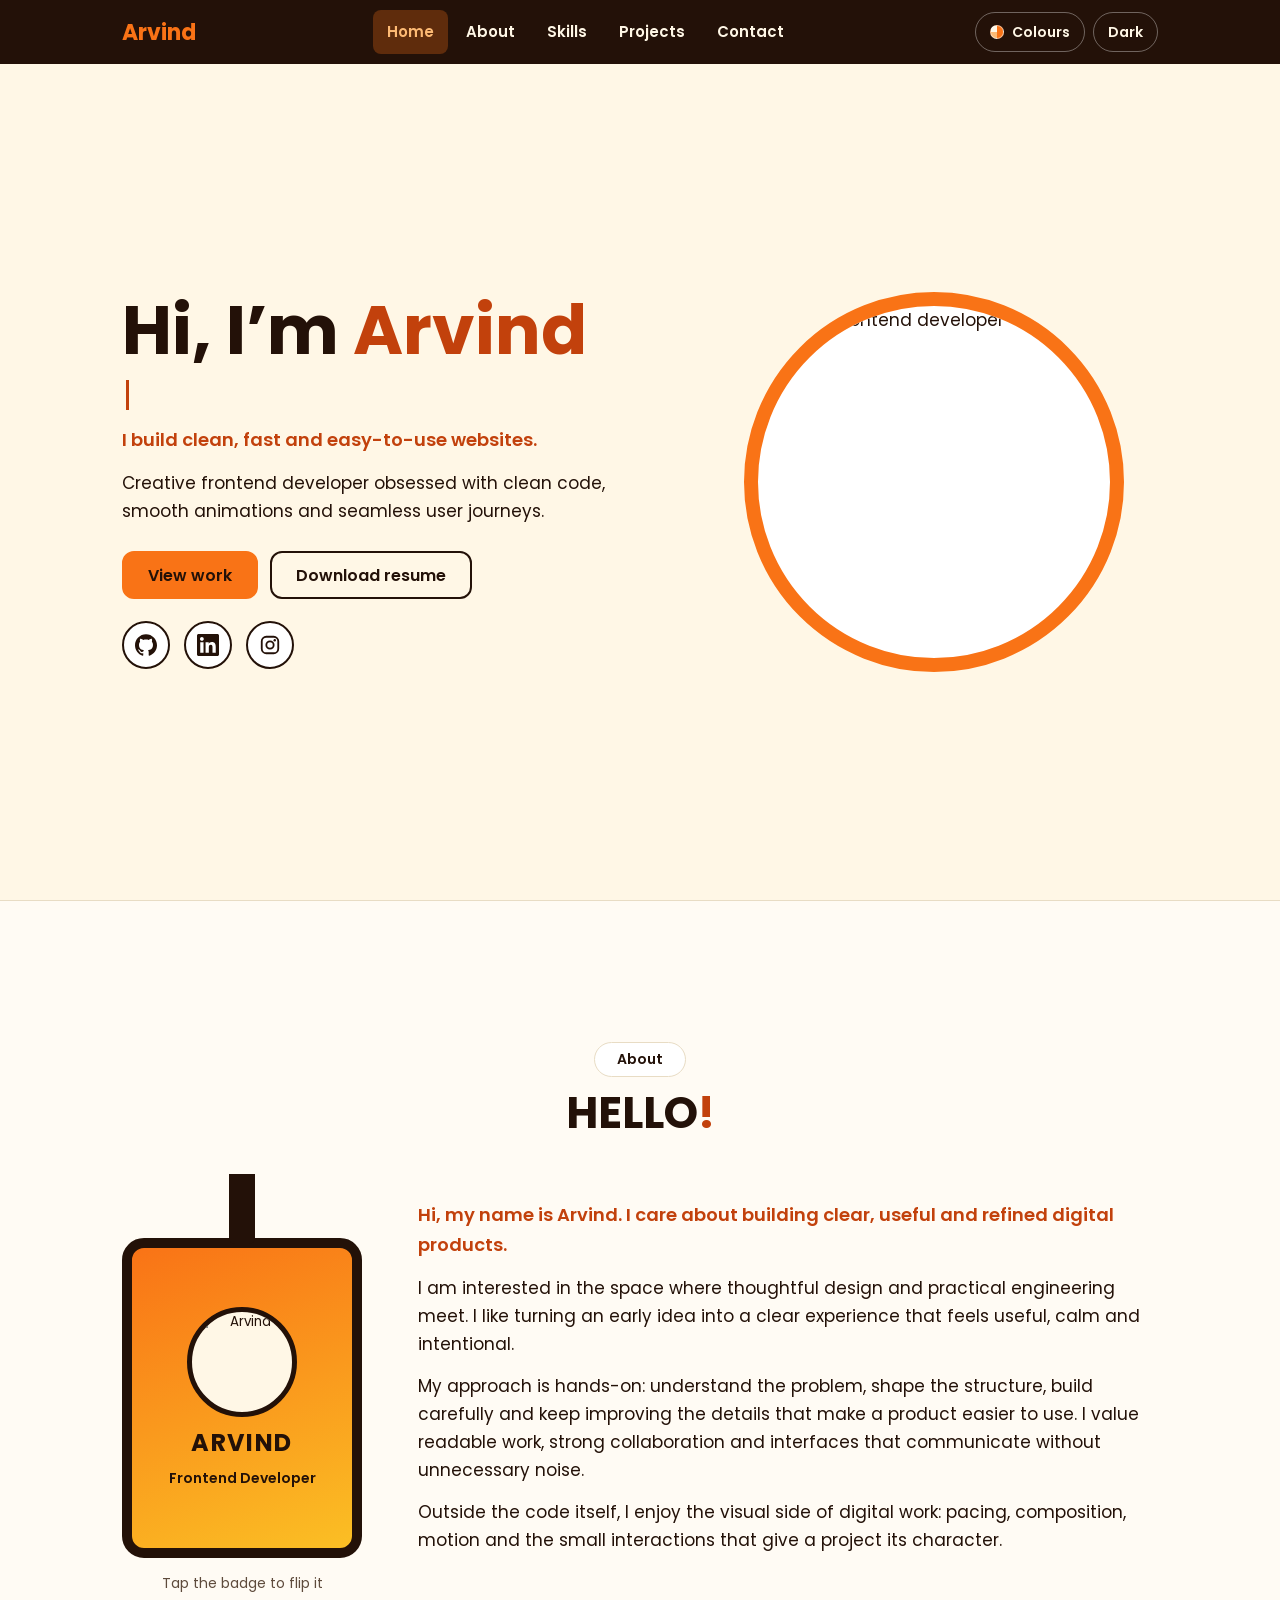
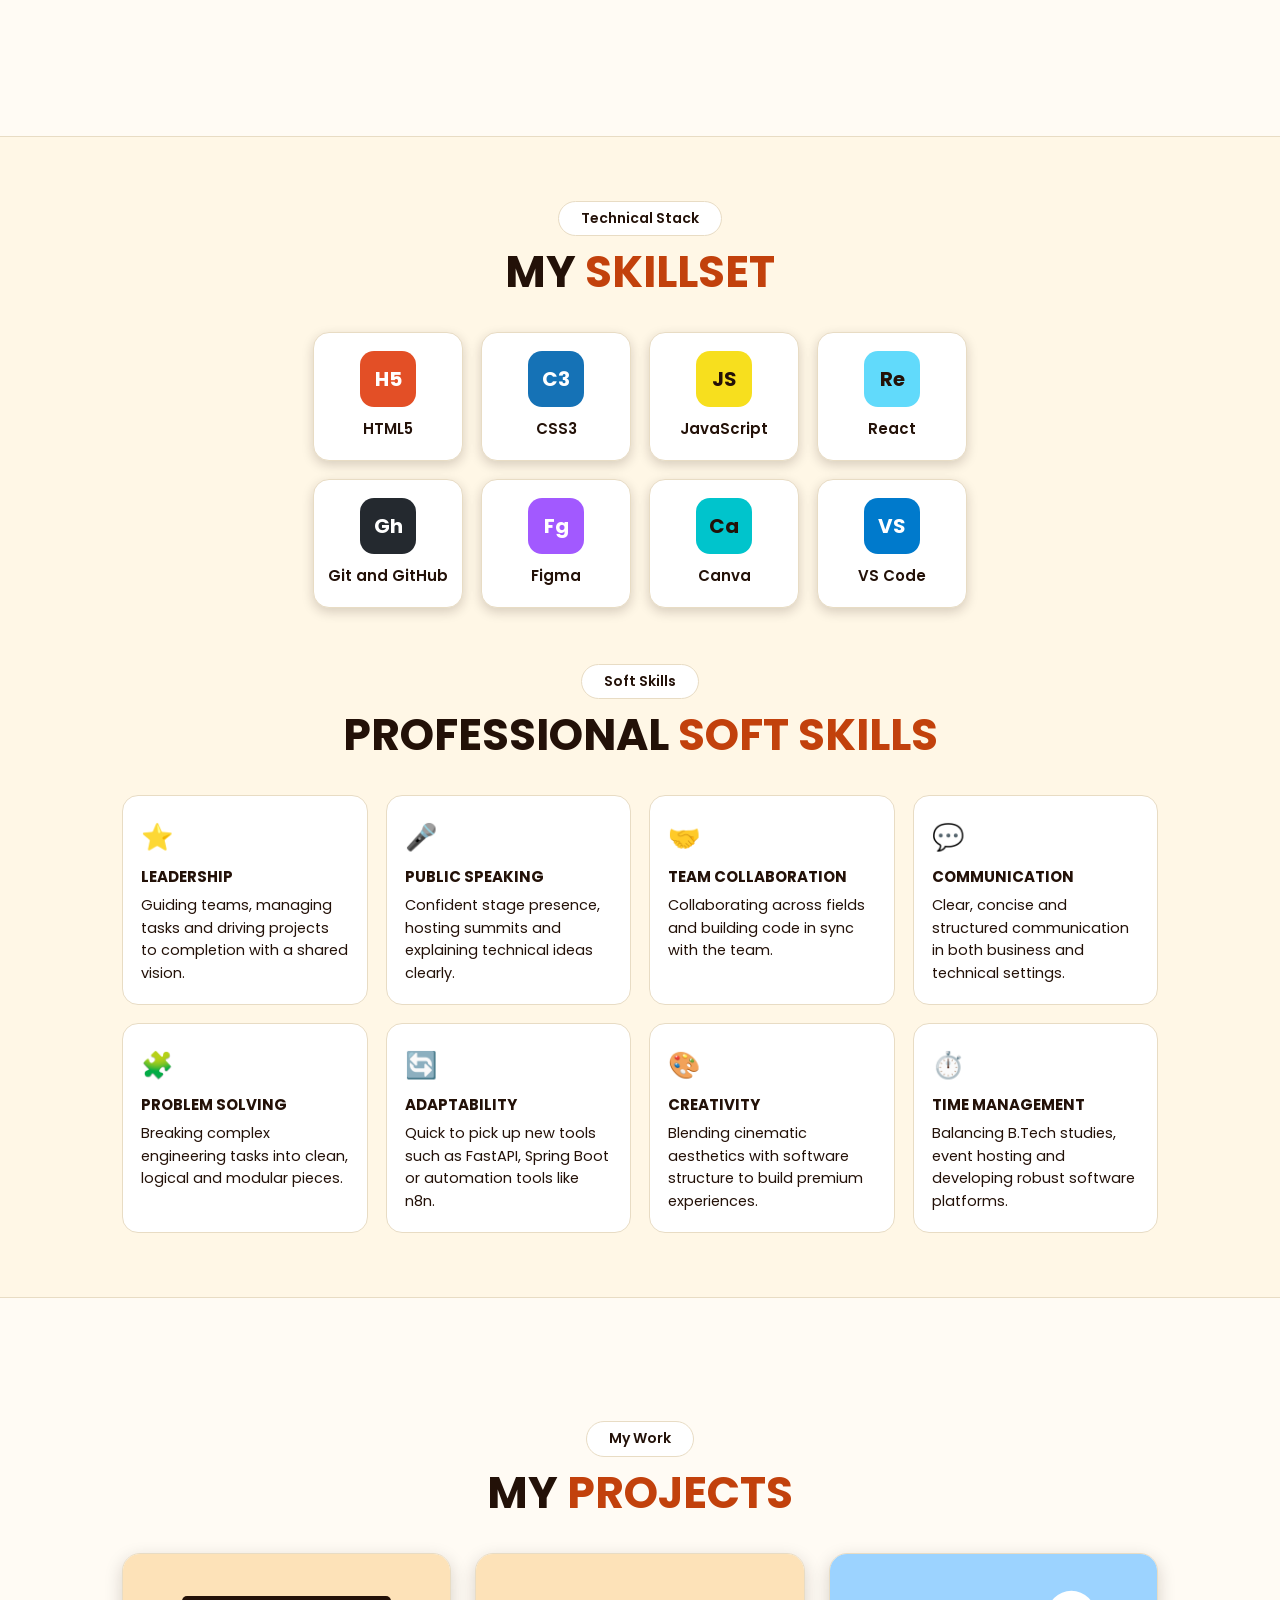
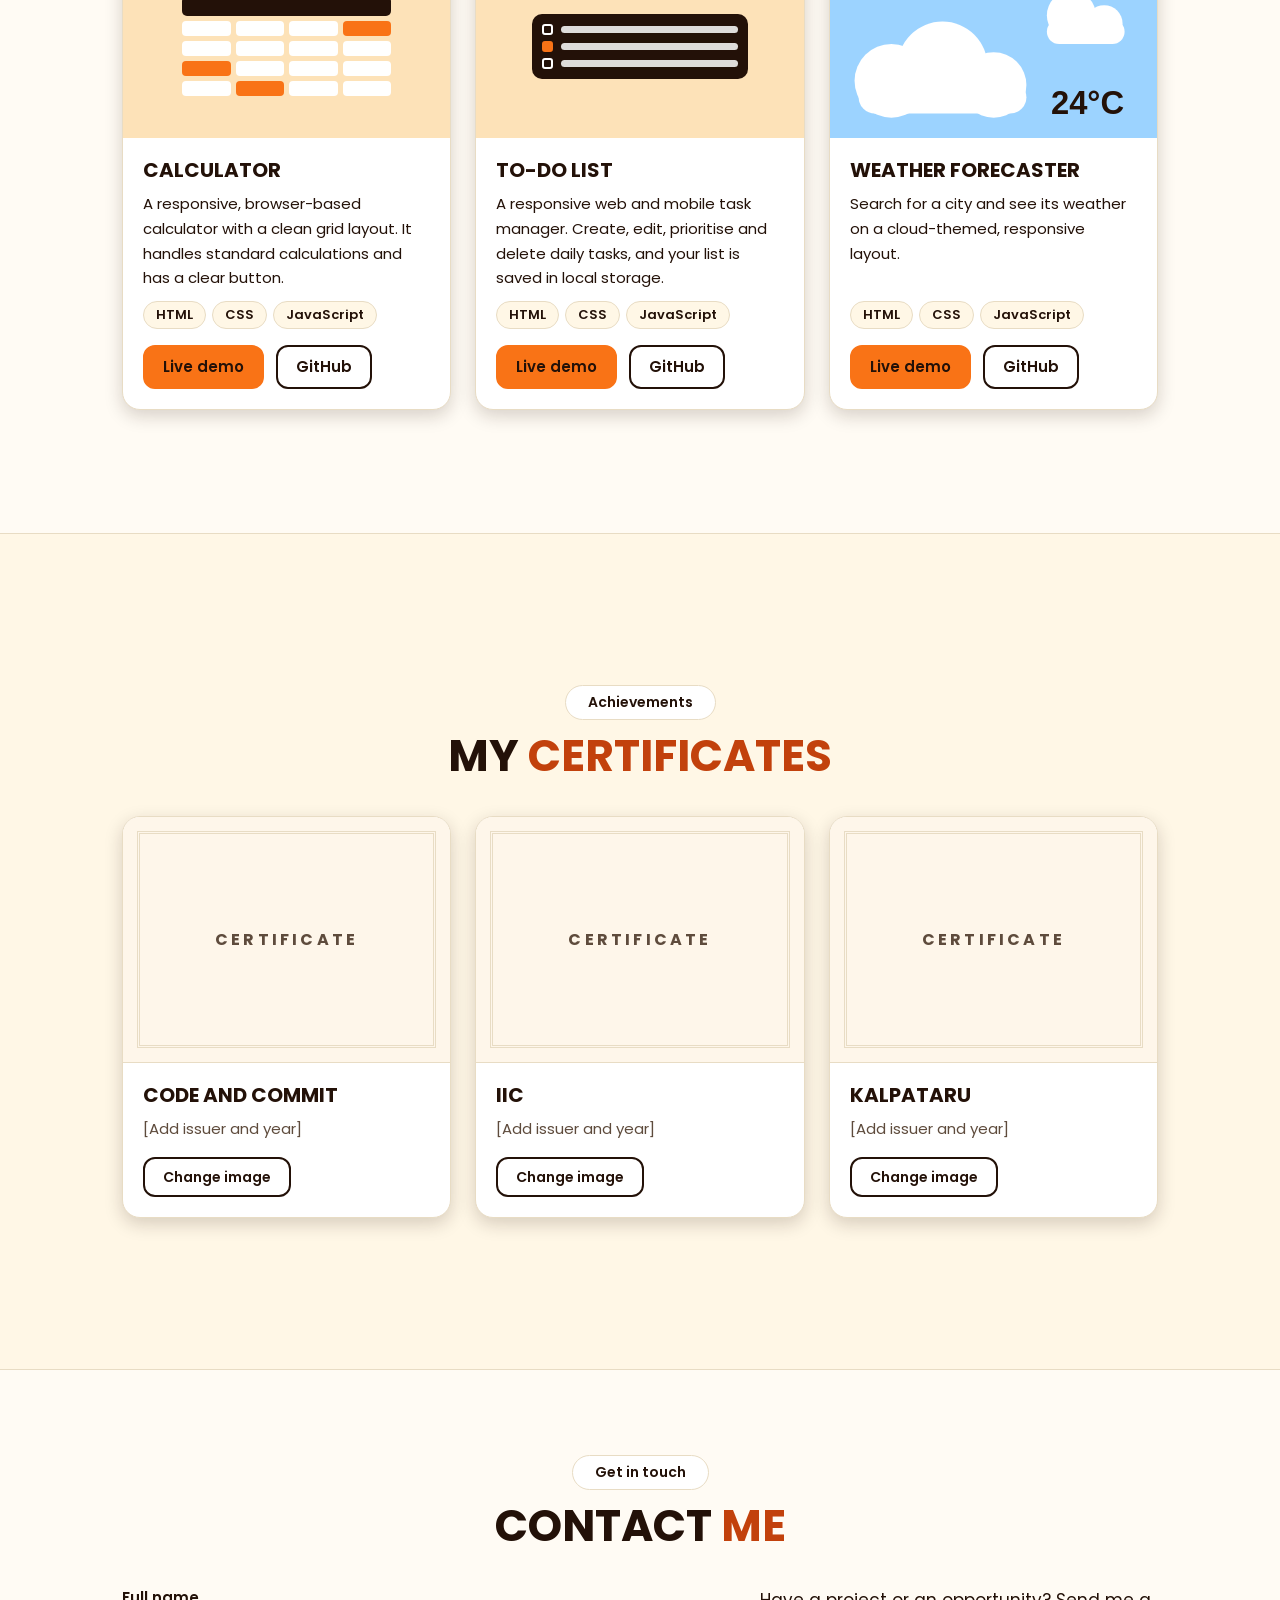
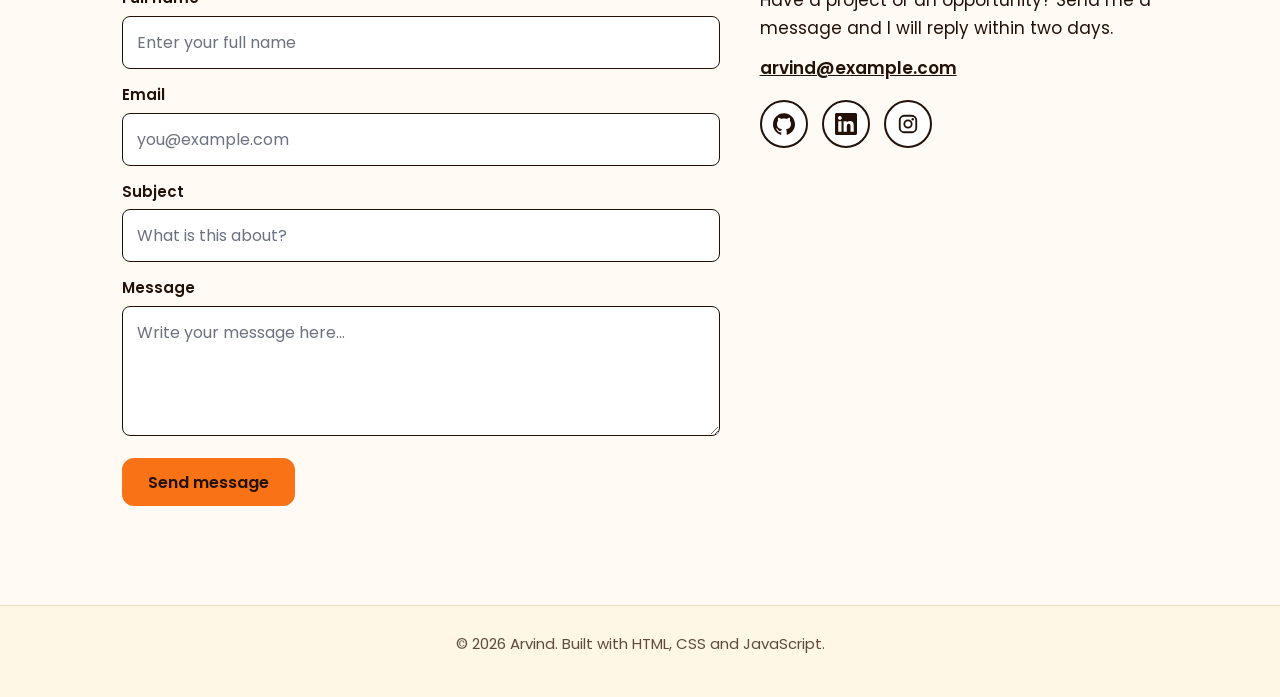
==== index.html @ dfdede0b "Add files via upload" ====
<!DOCTYPE html>
<html lang="en">
<head>
<meta charset="utf-8">
<meta name="viewport" content="width=device-width, initial-scale=1, viewport-fit=cover">
<title>Arvind | Frontend Developer</title>
<link rel="preconnect" href="https://fonts.googleapis.com">
<link rel="preconnect" href="https://fonts.gstatic.com" crossorigin>
<link href="https://fonts.googleapis.com/css2?family=Poppins:wght@400;600;700&display=swap" rel="stylesheet">
<link rel="stylesheet" href="style.css">
</head>
<body>
<div class="splash" role="presentation"><small>- WELCOME -</small><h1>ARVIND</h1><p>FRONTEND DEVELOPER</p></div>

<header>
 <div class="wrap bar">
  <a class="logo" href="#home" data-go="home">Arvind</a>
  <nav class="links" id="links" aria-label="Main">
   <a href="#home" data-go="home">Home</a><a href="#about" data-go="about">About</a><a href="#skills" data-go="skills">Skills</a><a href="#projects" data-go="projects">Projects</a><a href="#contact" data-go="contact">Contact</a>
  </nav>
  <div class="tools"><button id="pal" type="button" aria-expanded="false" aria-controls="palpanel" aria-haspopup="true"><i class="pdot" aria-hidden="true"></i><span class="lbl">Colours</span></button><button id="theme" type="button" aria-label="Switch light and dark mode">Dark</button><button id="menu" type="button" aria-expanded="false" aria-controls="links">Menu</button></div>
 </div>
<div id="prog"></div>
 <div class="pnl" id="palpanel" role="dialog" aria-label="Colour theme" hidden>
  <h2>Colour theme</h2><p>Pick a palette. It works with Light and Dark mode.</p>
  <div class="opts" id="opts" role="radiogroup" aria-label="Palette"></div>
 </div>
</header>

<main>
<section id="home" class="wrap hero">
 <div>
  <h1>Hi, I’m <span class="acc">Arvind</span></h1>
  <p class="role" aria-label="Frontend Developer"><span id="typed" aria-hidden="true">Frontend Developer</span><i class="caret" aria-hidden="true"></i></p>
  <p class="tag">I build clean, fast and easy-to-use websites.</p>
  <p class="lead">Creative frontend developer obsessed with clean code, smooth animations and seamless user journeys.</p>
  <div class="row"><a class="btn p" href="#projects" data-go="projects">View work</a><a class="btn" href="resume.pdf" download>Download resume</a></div>
  <div class="row soc"><a class="ic" href="https://github.com/yourusername" target="_blank" rel="noopener" aria-label="GitHub"><svg viewBox="0 0 24 24" aria-hidden="true"><path d="M12 .297c-6.63 0-12 5.373-12 12 0 5.303 3.438 9.8 8.205 11.385.6.113.82-.258.82-.577 0-.285-.01-1.04-.015-2.04-3.338.724-4.042-1.61-4.042-1.61C4.422 18.07 3.633 17.7 3.633 17.7c-1.087-.744.084-.729.084-.729 1.205.084 1.838 1.236 1.838 1.236 1.07 1.835 2.809 1.305 3.495.998.108-.776.417-1.305.76-1.605-2.665-.3-5.466-1.332-5.466-5.93 0-1.31.465-2.38 1.235-3.22-.135-.303-.54-1.523.105-3.176 0 0 1.005-.322 3.3 1.23.96-.267 1.98-.399 3-.405 1.02.006 2.04.138 3 .405 2.28-1.552 3.285-1.23 3.285-1.23.645 1.653.24 2.873.12 3.176.765.84 1.23 1.91 1.23 3.22 0 4.61-2.805 5.625-5.475 5.92.42.36.81 1.096.81 2.22 0 1.606-.015 2.896-.015 3.286 0 .315.21.69.825.57C20.565 22.092 24 17.592 24 12.297c0-6.627-5.373-12-12-12"/></svg></a><a class="ic" href="https://linkedin.com/in/yourusername" target="_blank" rel="noopener" aria-label="LinkedIn"><svg viewBox="0 0 24 24" aria-hidden="true"><path d="M20.447 20.452h-3.554v-5.569c0-1.328-.027-3.037-1.852-3.037-1.853 0-2.136 1.445-2.136 2.939v5.667H9.351V9h3.414v1.561h.046c.477-.9 1.637-1.85 3.37-1.85 3.601 0 4.267 2.37 4.267 5.455v6.286zM5.337 7.433c-1.144 0-2.063-.926-2.063-2.065 0-1.138.92-2.063 2.063-2.063 1.14 0 2.064.925 2.064 2.063 0 1.139-.925 2.065-2.064 2.065zm1.782 13.019H3.555V9h3.564v11.452zM22.225 0H1.771C.792 0 0 .774 0 1.729v20.542C0 23.227.792 24 1.771 24h20.451C23.2 24 24 23.227 24 22.271V1.729C24 .774 23.2 0 22.222 0h.003z"/></svg></a><a class="ic" href="https://instagram.com/yourusername" target="_blank" rel="noopener" aria-label="Instagram"><svg viewBox="0 0 24 24" aria-hidden="true"><rect x="3" y="3" width="18" height="18" rx="5" fill="none" stroke="currentColor" stroke-width="2"/><circle cx="12" cy="12" r="4" fill="none" stroke="currentColor" stroke-width="2"/><circle cx="17.2" cy="6.8" r="1.3"/></svg></a></div>
 </div>
 <div class="orb"><div class="orb-in"><img src="profile%20image.jpg" alt="Arvind, frontend developer" width="380" height="380" decoding="async" fetchpriority="high"></div></div>
</section>

<section id="about"><div class="wrap">
 <span class="pill">About</span><h2>Hello<span>!</span></h2>
 <div class="about">
  <div class="lan"><div class="strap"></div>
   <button id="badge" type="button" aria-pressed="false" aria-label="Arvind’s ID badge. Press to flip it and see quick facts.">
    <span class="face front"><span class="ph"><img src="profile%20image.jpg" alt="Arvind" width="110" height="110" decoding="async"></span><strong>ARVIND</strong><em>Frontend Developer</em></span>
    <span class="face back"><strong>Quick facts</strong><span>B.Tech student</span><span>HTML, CSS, JavaScript, React</span><span>Open to internships</span></span>
   </button>
   <p class="hint">Tap the badge to flip it</p></div>
  <div class="txt">
   <p class="intro">Hi, my name is Arvind. I care about building clear, useful and refined digital products.</p>
   <p>I am interested in the space where thoughtful design and practical engineering meet. I like turning an early idea into a clear experience that feels useful, calm and intentional.</p>
   <p>My approach is hands-on: understand the problem, shape the structure, build carefully and keep improving the details that make a product easier to use. I value readable work, strong collaboration and interfaces that communicate without unnecessary noise.</p>
   <p>Outside the code itself, I enjoy the visual side of digital work: pacing, composition, motion and the small interactions that give a project its character.</p>
  </div>
 </div>
</div></section>

<section id="skills"><div class="wrap">
 <span class="pill">Technical Stack</span><h2>My <span>Skillset</span></h2>
 <ul class="tiles">
  <li><b style="--c:#E34F26">H5</b>HTML5</li><li><b style="--c:#1572B6">C3</b>CSS3</li><li><b style="--c:#F7DF1E;--t:#231108">JS</b>JavaScript</li><li><b style="--c:#61DAFB;--t:#231108">Re</b>React</li>
  <li><b style="--c:#24292F">Gh</b>Git and GitHub</li><li><b style="--c:#A259FF">Fg</b>Figma</li><li><b style="--c:#00C4CC;--t:#231108">Ca</b>Canva</li><li><b style="--c:#007ACC">VS</b>VS Code</li>
 </ul>
 <span class="pill">Soft Skills</span><h2>Professional <span>Soft Skills</span></h2>
 <div class="soft">
  <article><span aria-hidden="true">⭐</span><h3>Leadership</h3><p>Guiding teams, managing tasks and driving projects to completion with a shared vision.</p></article>
  <article><span aria-hidden="true">🎤</span><h3>Public speaking</h3><p>Confident stage presence, hosting summits and explaining technical ideas clearly.</p></article>
  <article><span aria-hidden="true">🤝</span><h3>Team collaboration</h3><p>Collaborating across fields and building code in sync with the team.</p></article>
  <article><span aria-hidden="true">💬</span><h3>Communication</h3><p>Clear, concise and structured communication in both business and technical settings.</p></article>
  <article><span aria-hidden="true">🧩</span><h3>Problem solving</h3><p>Breaking complex engineering tasks into clean, logical and modular pieces.</p></article>
  <article><span aria-hidden="true">🔄</span><h3>Adaptability</h3><p>Quick to pick up new tools such as FastAPI, Spring Boot or automation tools like n8n.</p></article>
  <article><span aria-hidden="true">🎨</span><h3>Creativity</h3><p>Blending cinematic aesthetics with software structure to build premium experiences.</p></article>
  <article><span aria-hidden="true">⏱️</span><h3>Time management</h3><p>Balancing B.Tech studies, event hosting and developing robust software platforms.</p></article>
 </div>
</div></section>

<section id="projects"><div class="wrap">
 <span class="pill">My Work</span><h2>My <span>Projects</span></h2>
 <div class="grid3">
  <article class="card"><div class="th t1" role="img" aria-label="Calculator preview"><div><i></i><b></b><b></b><b></b><b></b><b></b><b></b><b></b><b></b><b></b><b></b><b></b><b></b><b></b><b></b><b></b><b></b></div></div>
   <div class="body"><h3>Calculator</h3><p>A responsive, browser-based calculator with a clean grid layout. It handles standard calculations and has a clear button.</p><div class="tags"><span>HTML</span><span>CSS</span><span>JavaScript</span></div>
   <div class="row"><a class="btn p" href="https://github.com/yourusername/calculator" target="_blank" rel="noopener">Live demo</a><a class="btn" href="https://github.com/yourusername/calculator" target="_blank" rel="noopener">GitHub</a></div></div></article>
  <article class="card"><div class="th t2" role="img" aria-label="To-do list preview"><div><p><u></u><s></s></p><p><u></u><s></s></p><p><u></u><s></s></p></div></div>
   <div class="body"><h3>To-Do List</h3><p>A responsive web and mobile task manager. Create, edit, prioritise and delete daily tasks, and your list is saved in local storage.</p><div class="tags"><span>HTML</span><span>CSS</span><span>JavaScript</span></div>
   <div class="row"><a class="btn p" href="https://github.com/yourusername/todo" target="_blank" rel="noopener">Live demo</a><a class="btn" href="https://github.com/yourusername/todo" target="_blank" rel="noopener">GitHub</a></div></div></article>
  <article class="card"><div class="th t3" role="img" aria-label="Weather app preview"><svg viewBox="0 0 160 90"><rect width="160" height="90" fill="#9CD3FF"/><g fill="#fff"><circle cx="30" cy="62" r="18"/><circle cx="55" cy="55" r="22"/><circle cx="80" cy="64" r="16"/><rect x="14" y="62" width="82" height="16" rx="8"/><circle cx="118" cy="30" r="12"/><circle cx="134" cy="34" r="9"/><rect x="106" y="32" width="38" height="12" rx="6"/></g><text x="108" y="78" font-family="Arial" font-weight="700" font-size="16" fill="#231108">24°C</text></svg></div>
   <div class="body"><h3>Weather Forecaster</h3><p>Search for a city and see its weather on a cloud-themed, responsive layout.</p><div class="tags"><span>HTML</span><span>CSS</span><span>JavaScript</span></div>
   <div class="row"><a class="btn p" href="https://github.com/yourusername/weather" target="_blank" rel="noopener">Live demo</a><a class="btn" href="https://github.com/yourusername/weather" target="_blank" rel="noopener">GitHub</a></div></div></article>
 </div>
</div></section>

<section id="certificates"><div class="wrap">
 <span class="pill">Achievements</span><h2>My <span>Certificates</span></h2>
 <div class="grid3">
  <article class="card cert"><div class="cimg"><img alt="Code and Commit certificate" hidden></div><div class="body"><h3>Code and Commit</h3><p>[Add issuer and year]</p><div class="row"><button class="btn chg" type="button">Change image</button></div><input type="file" accept="image/*" hidden></div></article>
  <article class="card cert"><div class="cimg"><img alt="IIC certificate" hidden></div><div class="body"><h3>IIC</h3><p>[Add issuer and year]</p><div class="row"><button class="btn chg" type="button">Change image</button></div><input type="file" accept="image/*" hidden></div></article>
  <article class="card cert"><div class="cimg"><img alt="Kalpataru certificate" hidden></div><div class="body"><h3>Kalpataru</h3><p>[Add issuer and year]</p><div class="row"><button class="btn chg" type="button">Change image</button></div><input type="file" accept="image/*" hidden></div></article>
 </div>
</div></section>

<section id="contact"><div class="wrap">
 <span class="pill">Get in touch</span><h2>Contact <span>Me</span></h2>
 <div class="contact">
  <form id="form">
   <div><label for="fn">Full name</label><input id="fn" placeholder="Enter your full name" required autocomplete="name"></div>
   <div><label for="em">Email</label><input id="em" type="email" placeholder="you@example.com" required autocomplete="email"></div>
   <div><label for="sb">Subject</label><input id="sb" placeholder="What is this about?" required></div>
   <div><label for="ms">Message</label><textarea id="ms" placeholder="Write your message here..." required></textarea></div>
   <div><button class="btn p" type="submit">Send message</button></div>
   <p id="ok" role="status"></p>
  </form>
  <div class="direct">
   <p style="margin:0">Have a project or an opportunity? Send me a message and I will reply within two days.</p>
   <a href="mailto:arvind@example.com">arvind@example.com</a>
   <div class="row soc"><a class="ic" href="https://github.com/yourusername" target="_blank" rel="noopener" aria-label="GitHub"><svg viewBox="0 0 24 24" aria-hidden="true"><path d="M12 .297c-6.63 0-12 5.373-12 12 0 5.303 3.438 9.8 8.205 11.385.6.113.82-.258.82-.577 0-.285-.01-1.04-.015-2.04-3.338.724-4.042-1.61-4.042-1.61C4.422 18.07 3.633 17.7 3.633 17.7c-1.087-.744.084-.729.084-.729 1.205.084 1.838 1.236 1.838 1.236 1.07 1.835 2.809 1.305 3.495.998.108-.776.417-1.305.76-1.605-2.665-.3-5.466-1.332-5.466-5.93 0-1.31.465-2.38 1.235-3.22-.135-.303-.54-1.523.105-3.176 0 0 1.005-.322 3.3 1.23.96-.267 1.98-.399 3-.405 1.02.006 2.04.138 3 .405 2.28-1.552 3.285-1.23 3.285-1.23.645 1.653.24 2.873.12 3.176.765.84 1.23 1.91 1.23 3.22 0 4.61-2.805 5.625-5.475 5.92.42.36.81 1.096.81 2.22 0 1.606-.015 2.896-.015 3.286 0 .315.21.69.825.57C20.565 22.092 24 17.592 24 12.297c0-6.627-5.373-12-12-12"/></svg></a><a class="ic" href="https://linkedin.com/in/yourusername" target="_blank" rel="noopener" aria-label="LinkedIn"><svg viewBox="0 0 24 24" aria-hidden="true"><path d="M20.447 20.452h-3.554v-5.569c0-1.328-.027-3.037-1.852-3.037-1.853 0-2.136 1.445-2.136 2.939v5.667H9.351V9h3.414v1.561h.046c.477-.9 1.637-1.85 3.37-1.85 3.601 0 4.267 2.37 4.267 5.455v6.286zM5.337 7.433c-1.144 0-2.063-.926-2.063-2.065 0-1.138.92-2.063 2.063-2.063 1.14 0 2.064.925 2.064 2.063 0 1.139-.925 2.065-2.064 2.065zm1.782 13.019H3.555V9h3.564v11.452zM22.225 0H1.771C.792 0 0 .774 0 1.729v20.542C0 23.227.792 24 1.771 24h20.451C23.2 24 24 23.227 24 22.271V1.729C24 .774 23.2 0 22.222 0h.003z"/></svg></a><a class="ic" href="https://instagram.com/yourusername" target="_blank" rel="noopener" aria-label="Instagram"><svg viewBox="0 0 24 24" aria-hidden="true"><rect x="3" y="3" width="18" height="18" rx="5" fill="none" stroke="currentColor" stroke-width="2"/><circle cx="12" cy="12" r="4" fill="none" stroke="currentColor" stroke-width="2"/><circle cx="17.2" cy="6.8" r="1.3"/></svg></a></div>
   
  </div>
 </div>
</div></section>
</main>
<footer><div class="wrap">© 2026 Arvind. Built with HTML, CSS and JavaScript.</div></footer>
<button id="totop" type="button" aria-label="Back to top">↑</button>

<script src="script.js" defer></script>
</body>
</html>
---- style.css ----
/* tokens: every palette has a light and a dark set. Sunset is the default on bare :root */
:root{--brand:#F97316;--on:#231108;--logo:#F97316;--hi:#FDBA74;--tint:#FDE2B8;--sun:#FBBF24;--paper:#FFF7E6;--o1:#1E6F9F;--o2:#F59E6B;--o3:#FFD36B;--o4:#FFE9A8;--o5:#3B6E8F;--o6:#1F4E5F;--o7:#102F3A;--o8:#5CC8E8;--o9:#0B2530;--bg:#FFF7E6;--card:#fff;--ink:#231108;--muted:#5E4B3C;--acc:#C2410C;--line:#E8DCC4;--nav:#231108;--onnav:#FFF7E6;--sh:color-mix(in srgb,var(--nav) 18%,transparent);--f:"Poppins","Segoe UI",Arial,sans-serif}
@media (prefers-color-scheme:dark){:root:not([data-theme="light"]){--bg:#1B1410;--card:#2A201A;--ink:#FFF3DF;--muted:#CDBBA6;--acc:#FB923C;--line:#3D2F25;--nav:#120C09;--onnav:#FFF3DF;color-scheme:dark}}
:root[data-theme="dark"]{--bg:#1B1410;--card:#2A201A;--ink:#FFF3DF;--muted:#CDBBA6;--acc:#FB923C;--line:#3D2F25;--nav:#120C09;--onnav:#FFF3DF;color-scheme:dark}
:root[data-palette="ocean"]{--brand:#007AAD;--on:#FFFFFF;--logo:#5BC0EB;--hi:#5BC0EB;--tint:#D9E2E9;--sun:#005F85;--paper:#FFFBFC;--o1:#0C3A5E;--o2:#1C8DBF;--o3:#BFE6F5;--o4:#FFFBFC;--o5:#3A7396;--o6:#1B4F70;--o7:#0C1D32;--o8:#D9E2E9;--o9:#07121F;--bg:#F3F7FA;--card:#fff;--ink:#0C1D32;--muted:#4A5E73;--acc:#00698F;--line:#D9E2E9;--nav:#0C1D32;--onnav:#FFFBFC}
@media (prefers-color-scheme:dark){:root:not([data-theme="light"])[data-palette="ocean"]{--bg:#0C1D32;--card:#12304F;--ink:#EAF2F8;--muted:#A7BBCD;--acc:#4DB8E6;--line:#1F4468;--nav:#07121F;--onnav:#FFFBFC}}
:root[data-theme="dark"][data-palette="ocean"]{--bg:#0C1D32;--card:#12304F;--ink:#EAF2F8;--muted:#A7BBCD;--acc:#4DB8E6;--line:#1F4468;--nav:#07121F;--onnav:#FFFBFC}
:root[data-palette="forest"]{--brand:#96BF8A;--on:#00412E;--logo:#96BF8A;--hi:#96BF8A;--tint:#DCEBD6;--sun:#C3DDB7;--paper:#F4F7F1;--o1:#0B5A40;--o2:#6FA877;--o3:#E3F0D8;--o4:#FFFBE8;--o5:#4C8566;--o6:#1F5A43;--o7:#00412E;--o8:#E8EAE5;--o9:#022015;--bg:#F1F4EE;--card:#fff;--ink:#0A2B20;--muted:#4A6355;--acc:#00412E;--line:#D9E0D5;--nav:#00412E;--onnav:#FFFFFF}
@media (prefers-color-scheme:dark){:root:not([data-theme="light"])[data-palette="forest"]{--bg:#06231A;--card:#0C3426;--ink:#E8EAE5;--muted:#A8BDB0;--acc:#96BF8A;--line:#1D4A38;--nav:#031610;--onnav:#E8EAE5}}
:root[data-theme="dark"][data-palette="forest"]{--bg:#06231A;--card:#0C3426;--ink:#E8EAE5;--muted:#A8BDB0;--acc:#96BF8A;--line:#1D4A38;--nav:#031610;--onnav:#E8EAE5}
:root[data-palette="berry"]{--brand:#C2255C;--on:#FFFFFF;--logo:#F783AC;--hi:#F783AC;--tint:#FAD7E1;--sun:#8F1B45;--paper:#FFF5F6;--o1:#4A1D4F;--o2:#D6336C;--o3:#FFC9A8;--o4:#FFF1E0;--o5:#8A3D7A;--o6:#5A2356;--o7:#2A0F1B;--o8:#FFC9DD;--o9:#1A0810;--bg:#FFF5F6;--card:#fff;--ink:#2A0F1B;--muted:#6B4756;--acc:#A61E4D;--line:#F0D4DC;--nav:#2A0F1B;--onnav:#FFF5F6}
@media (prefers-color-scheme:dark){:root:not([data-theme="light"])[data-palette="berry"]{--bg:#1C0E14;--card:#2D1620;--ink:#FFEFF3;--muted:#D3B3BF;--acc:#F783AC;--line:#4A2635;--nav:#12080C;--onnav:#FFEFF3}}
:root[data-theme="dark"][data-palette="berry"]{--bg:#1C0E14;--card:#2D1620;--ink:#FFEFF3;--muted:#D3B3BF;--acc:#F783AC;--line:#4A2635;--nav:#12080C;--onnav:#FFEFF3}
*,*::before,*::after{box-sizing:border-box}
html{scroll-behavior:smooth;scroll-padding-top:calc(env(safe-area-inset-top,0px) + 68px)}
body{margin:0;background:var(--bg);color:var(--ink);font:400 17px/1.65 var(--f)}
body::before{content:"";position:fixed;inset:0 0 auto;height:env(safe-area-inset-top,0px);background:var(--nav);z-index:31}
a{color:inherit}:focus-visible{outline:3px solid var(--acc);outline-offset:3px}
.wrap{max-width:1080px;margin:0 auto;padding:0 22px}
section{padding:72px 0}
.pill{display:block;width:max-content;max-width:100%;margin:0 auto 12px;padding:5px 22px;border:1px solid var(--line);border-radius:999px;background:var(--card);font-size:14px;font-weight:600}
h2{font:700 clamp(30px,5vw,44px)/1.1 var(--f);text-transform:uppercase;text-align:center;margin:0 0 36px}
h2 span,.acc{color:var(--acc)}
.btn{display:inline-flex;align-items:center;justify-content:center;min-height:48px;padding:0 24px;border-radius:12px;border:2px solid var(--ink);font:600 16px var(--f);text-decoration:none;color:var(--ink);background:none;cursor:pointer}
.btn.p{background:var(--brand);border-color:var(--brand);color:var(--on)}


/* splash */
.splash{position:fixed;inset:0;z-index:50;background:var(--bg);display:grid;place-content:center;justify-items:center;gap:10px;text-align:center;cursor:pointer}
.splash small{font-size:20px;letter-spacing:.12em}.splash h1{font:700 clamp(56px,16vw,110px)/1 var(--f);color:var(--acc);margin:0;border-bottom:3px solid var(--ink)}
.splash p{margin:0;font-size:20px;letter-spacing:.06em}.splash p::before,.splash p::after{content:"\25CF";color:var(--brand);margin:0 12px}
@keyframes out{to{opacity:0;visibility:hidden}}

/* header */
header{position:sticky;top:env(safe-area-inset-top,0px);z-index:30;background:var(--nav);color:var(--onnav)}
.bar{display:flex;align-items:center;justify-content:space-between;gap:12px;min-height:64px}
.logo{font:700 22px var(--f);color:var(--logo);text-decoration:none}
.links{display:flex;align-items:center;gap:4px}
.links a{color:var(--onnav);text-decoration:none;font-weight:600;font-size:15px;padding:10px 14px;border-radius:8px}
.links a:hover{background:rgba(255,255,255,.1)}
.tools{display:flex;gap:8px}
.tools button{min-height:40px;padding:0 14px;border-radius:999px;border:1px solid rgba(255,255,255,.35);background:none;color:var(--onnav);font:600 14px var(--f);cursor:pointer}
#menu{display:none}

/* hero */
.hero{display:grid;grid-template-columns:1.1fr .9fr;align-items:center;gap:40px;padding-top:56px}
.hero h1{font:700 clamp(40px,7vw,68px)/1.05 var(--f);margin:0 0 8px}
.role{font:700 clamp(22px,3.4vw,30px) var(--f);margin:0 0 6px;min-height:1.5em}
.tag{font-size:18px;font-weight:600;color:var(--acc);margin:0 0 14px}
.lead{max-width:46ch;margin:0 0 26px}
.row{display:flex;flex-wrap:wrap;gap:12px}.soc{margin-top:22px}
.soc{gap:14px}.soc a.ic{display:grid;place-items:center;width:48px;height:48px;padding:0;border-radius:50%;background:var(--card);border:2px solid var(--ink);color:var(--ink);transition:transform .2s,background .2s}.soc svg{width:22px;height:22px;fill:currentColor}.soc a.ic:hover{background:var(--brand);color:var(--on);transform:translateY(-4px) rotate(-6deg)}
.orb{width:min(380px,80vw);aspect-ratio:1;justify-self:center}
.orb-in{box-sizing:border-box;width:100%;height:100%;border-radius:50%;border:14px solid var(--brand);overflow:hidden;background:var(--card);isolation:isolate}
.orb-in img{display:block;width:100%;height:100%;object-fit:cover;object-position:center top}

/* projects */
.grid3{display:grid;grid-template-columns:repeat(3,1fr);gap:24px}
.card{background:var(--card);border:1px solid var(--line);border-radius:18px;overflow:hidden;display:flex;flex-direction:column;box-shadow:0 6px 18px var(--sh)}
.card .body{padding:20px;display:flex;flex-direction:column;gap:10px;flex:1}
.card h3{font:700 20px/1.2 var(--f);margin:0;text-transform:uppercase}.card p{margin:0;font-size:15px}
.tags{display:flex;flex-wrap:wrap;gap:6px;margin-top:auto}.tags span{font-size:13px;font-weight:600;padding:2px 12px;border-radius:999px;background:var(--bg);border:1px solid var(--line)}
.card .row{margin-top:6px}.card .btn{min-height:44px;padding:0 18px;font-size:15px}
.th{aspect-ratio:16/9;display:grid;place-items:center;padding:14px}
.t1{background:var(--tint)}.t1>div{width:70%;display:grid;grid-template-columns:repeat(4,1fr);gap:5px}
.t1 i{grid-column:1/-1;height:20px;background:var(--nav);border-radius:5px}.t1 b{height:15px;background:#fff;border-radius:4px}.t1 b:nth-child(5n){background:var(--brand)}
.t2{background:var(--tint)}.t2>div{width:72%;background:var(--nav);border-radius:10px;padding:10px;display:grid;gap:6px}
.t2 p{display:flex;align-items:center;gap:8px;margin:0}.t2 u{width:11px;height:11px;border:2px solid #fff;border-radius:3px}.t2 p:nth-child(2) u{background:var(--brand);border-color:var(--brand)}.t2 s{height:7px;flex:1;background:#fff;opacity:.85;border-radius:4px}
.t3{padding:0}.t3 svg{width:100%;height:100%;display:block}

/* skills */
.tiles{list-style:none;margin:0 auto 56px;padding:0;display:grid;grid-template-columns:repeat(4,minmax(0,150px));gap:18px;justify-content:center}
.tiles li{background:var(--card);border:1px solid var(--line);border-radius:16px;padding:18px 8px;text-align:center;font-weight:600;font-size:15px;box-shadow:0 4px 12px var(--sh)}
.tiles b{display:grid;place-items:center;width:56px;height:56px;margin:0 auto 10px;border-radius:14px;background:var(--c);color:var(--t,#fff);font-size:20px}
.soft{display:grid;grid-template-columns:repeat(4,1fr);gap:18px}
.soft article{background:var(--card);border:1px solid var(--line);border-radius:16px;padding:20px 18px}
.soft span{font-size:26px}.soft h3{font:700 15px var(--f);text-transform:uppercase;margin:6px 0}.soft p{margin:0;font-size:14.5px;line-height:1.55}

/* about + badge */
.about{display:grid;grid-template-columns:auto 1fr;gap:56px;align-items:center}
.about .txt p{margin:0 0 14px}.about .intro{font-weight:600;color:var(--acc);font-size:18px}
.lan{width:240px;margin:0 auto;perspective:900px;transform-origin:50% 0;text-align:center}
.lan:hover{animation:swing 1.4s ease-in-out}
@keyframes swing{20%{transform:rotate(5deg)}45%{transform:rotate(-4deg)}70%{transform:rotate(2deg)}}
.strap{width:26px;height:70px;margin:0 auto -6px;background:var(--nav);border-radius:0 0 6px 6px;position:relative;z-index:1}
#badge{position:relative;display:block;width:240px;height:320px;padding:0;border:0;background:none;transform-style:preserve-3d;transition:transform .7s;cursor:pointer;font-family:var(--f);color:var(--nav)}
#badge[aria-pressed="true"]{transform:rotateY(180deg)}
.face{position:absolute;inset:0;border:10px solid var(--nav);border-radius:22px;backface-visibility:hidden;display:flex;flex-direction:column;align-items:center;justify-content:center;gap:8px;padding:16px}
.front{background:linear-gradient(160deg,var(--brand),var(--sun));color:var(--on)}
.ph{display:block;box-sizing:border-box;width:110px;height:110px;border-radius:50%;background:var(--paper);border:5px solid var(--nav);overflow:hidden;flex:none}
.ph img{display:block;width:100%;height:100%;object-fit:cover;object-position:center top}
.front strong{font-size:24px;letter-spacing:.06em}.front em{font-style:normal;font-weight:600;font-size:14px}
.back{background:var(--paper);transform:rotateY(180deg)}.back strong{font-size:20px}.back span{font-size:15px;font-weight:600}
.hint{font-size:14px;color:var(--muted);margin:14px 0 0}

/* certificates */
.cimg{position:relative;aspect-ratio:4/3;background:color-mix(in srgb,var(--tint) 30%,var(--card));border-bottom:1px solid var(--line);display:grid;place-items:center;overflow:hidden}.cimg::before{content:"";position:absolute;inset:14px;border:3px double var(--line)}.cimg::after{content:"CERTIFICATE";font:700 16px var(--f);letter-spacing:.2em;color:var(--muted)}.cimg img{position:absolute;inset:0;width:100%;height:100%;object-fit:cover;z-index:1;transition:transform .5s}.cimg img[hidden]{display:none}.card:hover .cimg img{transform:scale(1.05)}.cert p{color:var(--muted)}.chg{min-height:40px!important;font-size:14px!important}

/* contact */
.contact{display:grid;grid-template-columns:1.2fr .8fr;gap:40px}
form{display:grid;gap:14px}label{display:block;font-weight:600;font-size:15px;margin-bottom:5px}
input,textarea{width:100%;font:400 16px var(--f);padding:13px 14px;border:1.5px solid var(--ink);border-radius:8px;background:#fff;color:#18181B}
textarea{min-height:130px;resize:vertical}
#ok{margin:0;font-weight:600;color:var(--acc)}
.direct{display:grid;gap:12px;align-content:start}.direct a:not(.btn){font-weight:600;overflow-wrap:anywhere}
footer{padding:26px 0 40px;border-top:1px solid var(--line);text-align:center;color:var(--muted);font-size:15px}

@media (max-width:900px){.grid3{grid-template-columns:1fr 1fr}.soft{grid-template-columns:1fr 1fr}}
@media (max-width:760px){
 section{padding:56px 0}
 .hero,.about,.contact{grid-template-columns:1fr}.hero{padding-top:36px;gap:28px}.orb{order:-1;width:min(260px,70vw)}
 .grid3{grid-template-columns:1fr}.tiles{grid-template-columns:repeat(2,1fr);gap:14px}.soft{grid-template-columns:1fr}
 #menu{display:inline-block}
 .links{display:none;position:absolute;top:100%;left:0;right:0;flex-direction:column;align-items:stretch;background:var(--nav);padding:10px 16px 16px}
 .links.open{display:flex}.links a{padding:14px}
}
@media (prefers-reduced-motion:reduce){html{scroll-behavior:auto}.lan:hover{animation:none}#badge{transition:none}}

/* effects */
.splash.go>*{animation:up .8s both}.splash.go h1{animation-delay:.2s}.splash.go p{animation-delay:.45s}.splash.go{animation:out .6s 2.4s forwards}
.splash::after{content:"";width:min(220px,50vw);height:4px;border-radius:4px;margin-top:20px;background:linear-gradient(var(--brand),var(--brand)) 0 0/0 100% no-repeat,var(--line)}
.splash.go::after{animation:fill 2.4s linear forwards}@keyframes fill{to{background-size:100% 100%}}@keyframes fade{from{opacity:0}}
@keyframes up{from{opacity:0;transform:translateY(18px)}}
.btn{transition:transform .2s,box-shadow .2s}
.btn:hover{transform:translateY(-3px);box-shadow:4px 4px 0 var(--ink)}.btn:active{transform:none;box-shadow:none}
.links a{transition:background .2s}.links a.act{background:color-mix(in srgb,var(--brand) 28%,transparent);color:var(--hi)}
.card{transition:transform .3s,box-shadow .3s}.card:hover{transform:translateY(-8px);box-shadow:0 16px 30px var(--sh)}
.th{overflow:hidden}.th>*{transition:transform .5s}.card:hover .th>*{transform:scale(1.07)}
.tiles li,.soft article{transition:transform .25s,box-shadow .25s,border-color .25s}
.tiles li:hover,.soft article:hover{transform:translateY(-6px);border-color:var(--brand);box-shadow:0 12px 24px var(--sh)}
.tiles b{transition:transform .25s}.tiles li:hover b{transform:rotate(-8deg) scale(1.1)}
.soft article:hover span{display:inline-block;animation:pop .5s}@keyframes pop{50%{transform:scale(1.4) rotate(-10deg)}}
.orb{will-change:transform;backface-visibility:hidden;animation:float 5s ease-in-out infinite}@keyframes float{0%,100%{transform:translate3d(0,0,0)}50%{transform:translate3d(0,-14px,0)}}
.caret{display:inline-block;width:3px;height:1em;margin-left:4px;background:var(--acc);vertical-align:-.12em;animation:blink 1s steps(2) infinite}@keyframes blink{50%{opacity:0}}
#prog{position:absolute;left:0;bottom:0;height:4px;width:0;background:var(--brand)}
#totop{position:fixed;right:18px;bottom:calc(18px + env(safe-area-inset-bottom,0px));width:48px;height:48px;border-radius:50%;border:2px solid var(--ink);background:var(--brand);color:var(--on);font:700 22px var(--f);cursor:pointer;opacity:0;visibility:hidden;transform:translateY(12px);transition:.3s;z-index:25}
#totop.show{opacity:1;visibility:visible;transform:none}#totop.show:hover{transform:translateY(-4px)}
.rv{opacity:0;transform:translateY(28px);transition:opacity .6s var(--d,0s),transform .6s var(--d,0s)}.rv.in{opacity:1;transform:none}
::placeholder{color:#6B7280;opacity:1}
input:focus,textarea:focus{outline:3px solid var(--brand);border-color:var(--acc)}
@media (prefers-reduced-motion:reduce){.orb,.caret{animation:none}.rv{opacity:1;transform:none;transition:none}.splash.go>*{animation:fade .8s both}.splash.go{animation:out .6s 1.8s forwards}.splash.go::after{animation:fill 1.8s linear forwards}}

/* desktop: every section is its own full-screen panel */
@media (min-width:761px){
 section{min-height:calc(100vh - 64px);min-height:calc(100svh - 64px);display:flex;flex-direction:column;justify-content:center;padding:64px 0;border-top:1px solid var(--line)}
 section>.wrap{width:100%}
 section.hero{display:grid;align-content:center;padding-top:48px;padding-bottom:48px;border-top:0;max-width:1080px;width:100%}
 section:not(.hero):nth-of-type(even){background:color-mix(in srgb,var(--card) 55%,var(--bg))}
}
.direct .soc{margin-top:6px}

/* orb illustration follows the palette */
.o-s1{stop-color:var(--o1)}.o-s2{stop-color:var(--o2)}.o-s3{stop-color:var(--o3)}
.o-f4{fill:var(--o4)}.o-f5{fill:var(--o5)}.o-f6{fill:var(--o6)}.o-f7{fill:var(--o7)}.o-k8{stroke:var(--o8)}.o-f9{fill:var(--o9)}

/* colour theme switcher */
#pal{display:inline-flex;align-items:center;gap:8px}
.pdot{width:14px;height:14px;border-radius:50%;background:conic-gradient(var(--brand) 0 50%,var(--hi) 0 75%,var(--onnav) 0);border:1px solid rgba(255,255,255,.5)}
.pnl{position:absolute;top:calc(100% + 8px);right:max(16px,calc((100vw - 1080px)/2 + 22px));width:min(380px,calc(100vw - 32px));background:var(--card);color:var(--ink);border:1px solid var(--line);border-radius:18px;padding:16px;box-shadow:0 18px 40px var(--sh);z-index:40}
.pnl[hidden]{display:none}
.pnl h2{font:700 15px var(--f);text-transform:none;text-align:left;margin:0 0 4px}
.pnl p{margin:0 0 12px;font-size:13.5px;color:var(--muted)}
.opts{display:grid;grid-template-columns:1fr 1fr;gap:10px}
.opt{display:grid;gap:8px;text-align:left;padding:10px;border-radius:14px;border:2px solid var(--line);background:var(--bg);color:var(--ink);font:600 14px var(--f);cursor:pointer;transition:border-color .2s,transform .2s}
.opt:hover{transform:translateY(-2px);border-color:var(--muted)}
.opt[aria-checked="true"]{border-color:var(--acc);box-shadow:0 0 0 3px color-mix(in srgb,var(--acc) 22%,transparent)}
.opt .sw{display:flex;align-items:stretch;height:38px;border-radius:9px;overflow:hidden;border:1px solid var(--line)}.sw i{flex:1}
.opt .nm{display:flex;justify-content:space-between;align-items:center;gap:6px}.opt small{font-weight:400;color:var(--muted);font-size:12px}
.opt[aria-checked="true"] small{color:var(--acc);font-weight:600}
html.tswap *,html.tswap *::before,html.tswap *::after{transition:background-color .45s,color .45s,border-color .45s,fill .45s,stroke .45s!important}
@media (max-width:760px){.pnl{left:16px;right:16px;width:auto}#pal .lbl{display:none}.tools button{padding:0 12px}}
@media (prefers-reduced-motion:reduce){html.tswap *,html.tswap *::before,html.tswap *::after{transition:none!important}.opt{transition:none}}
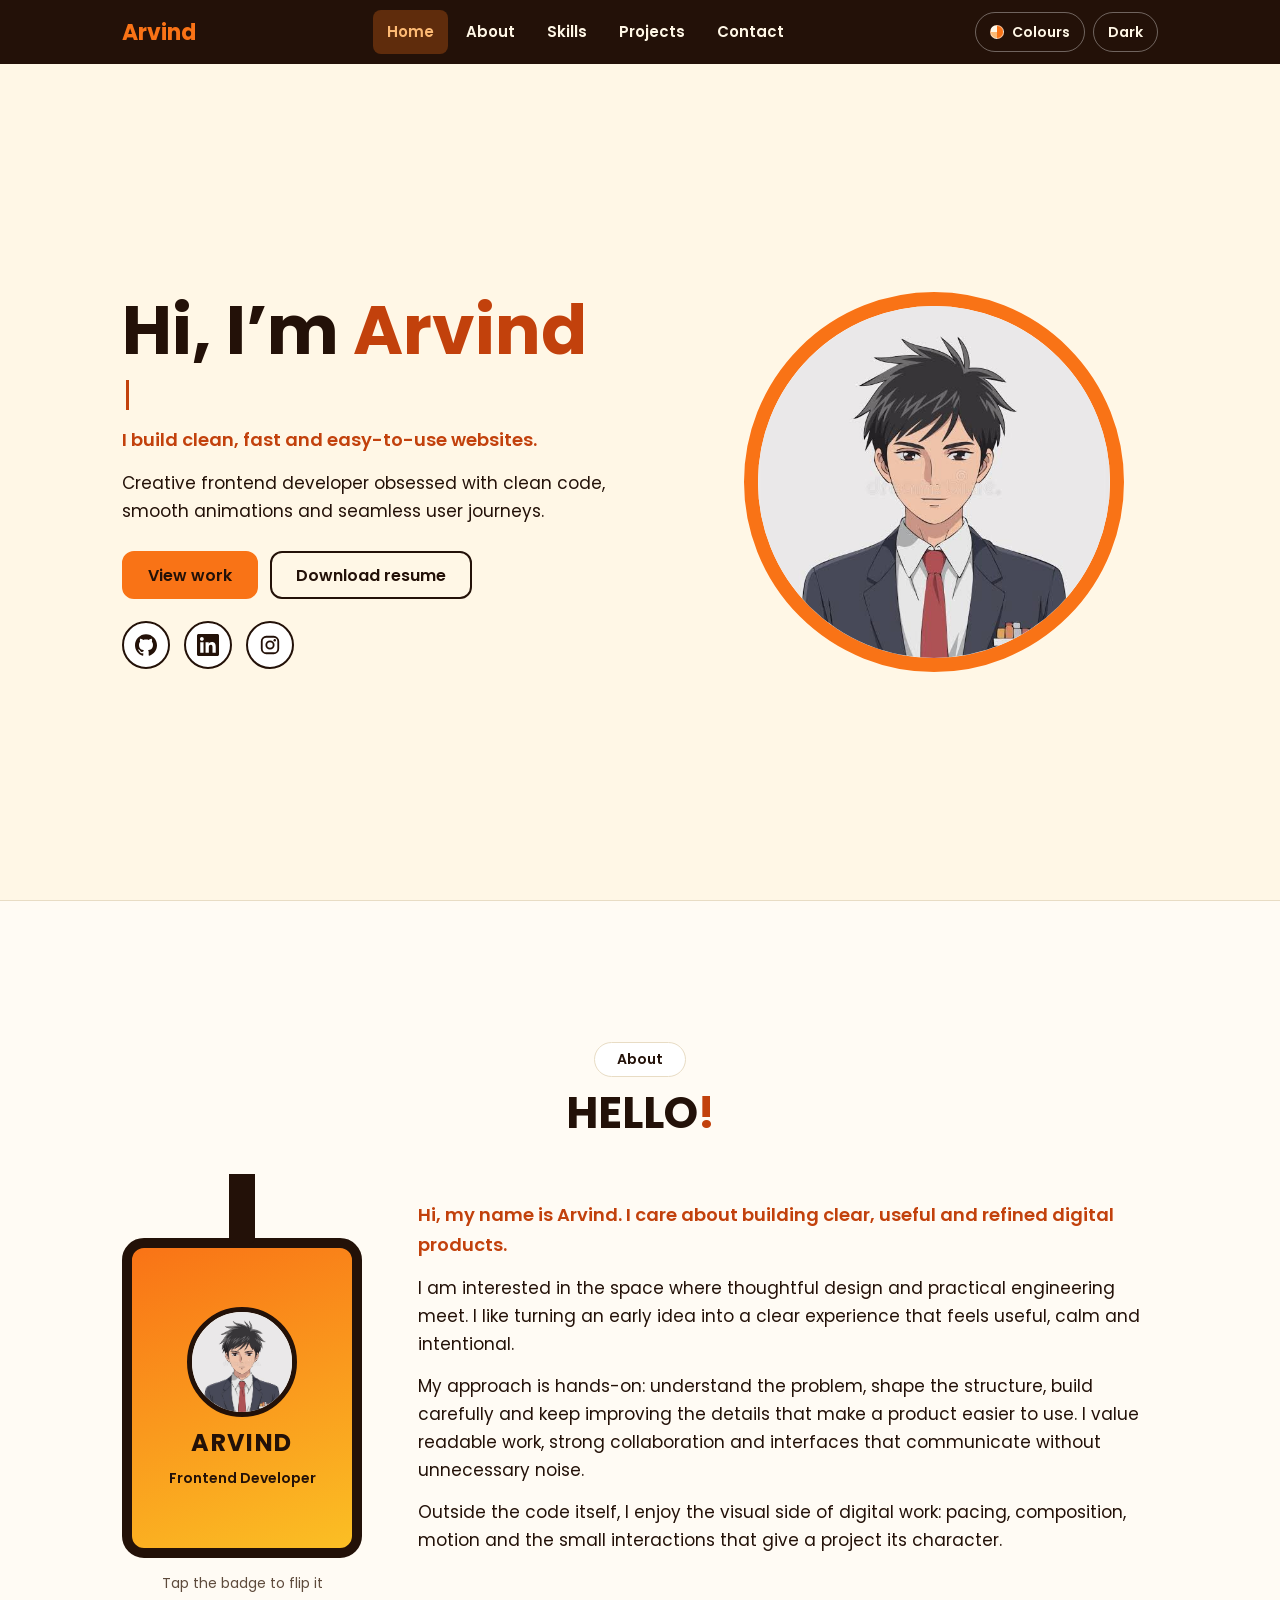
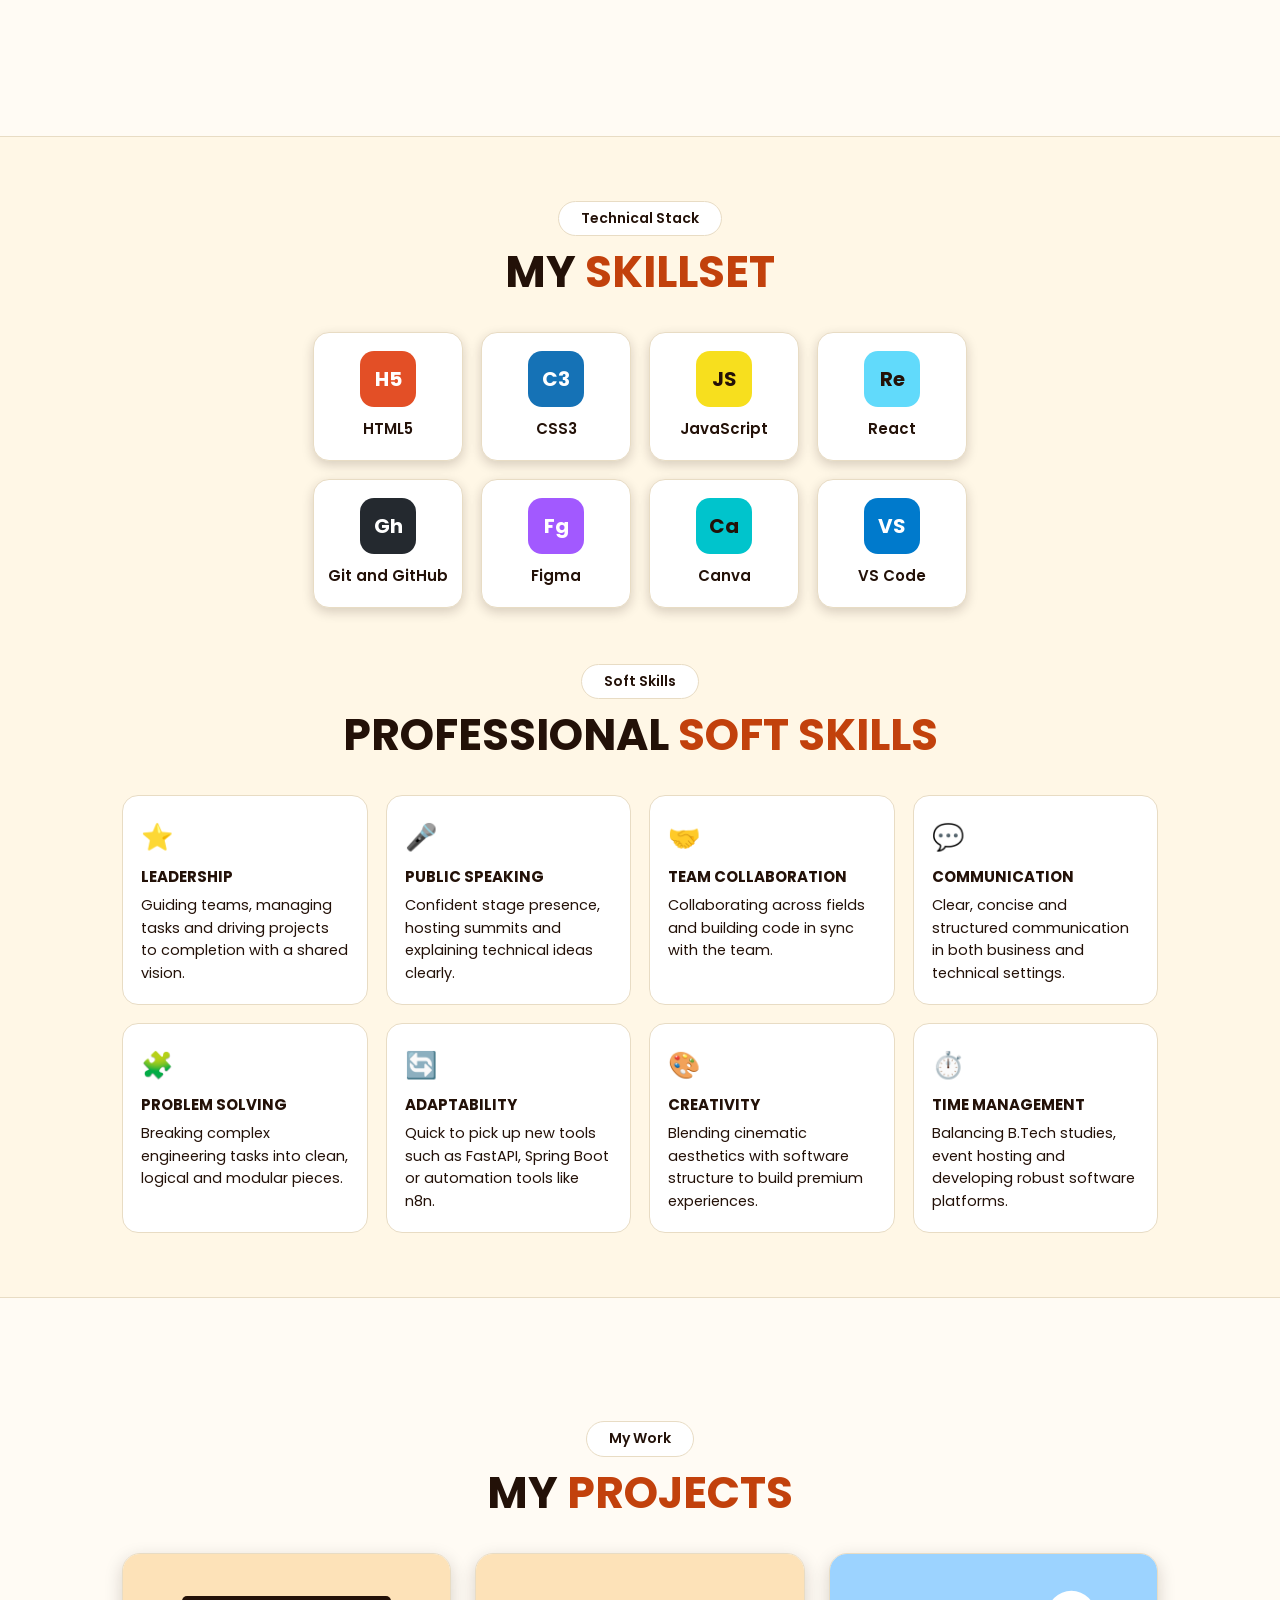
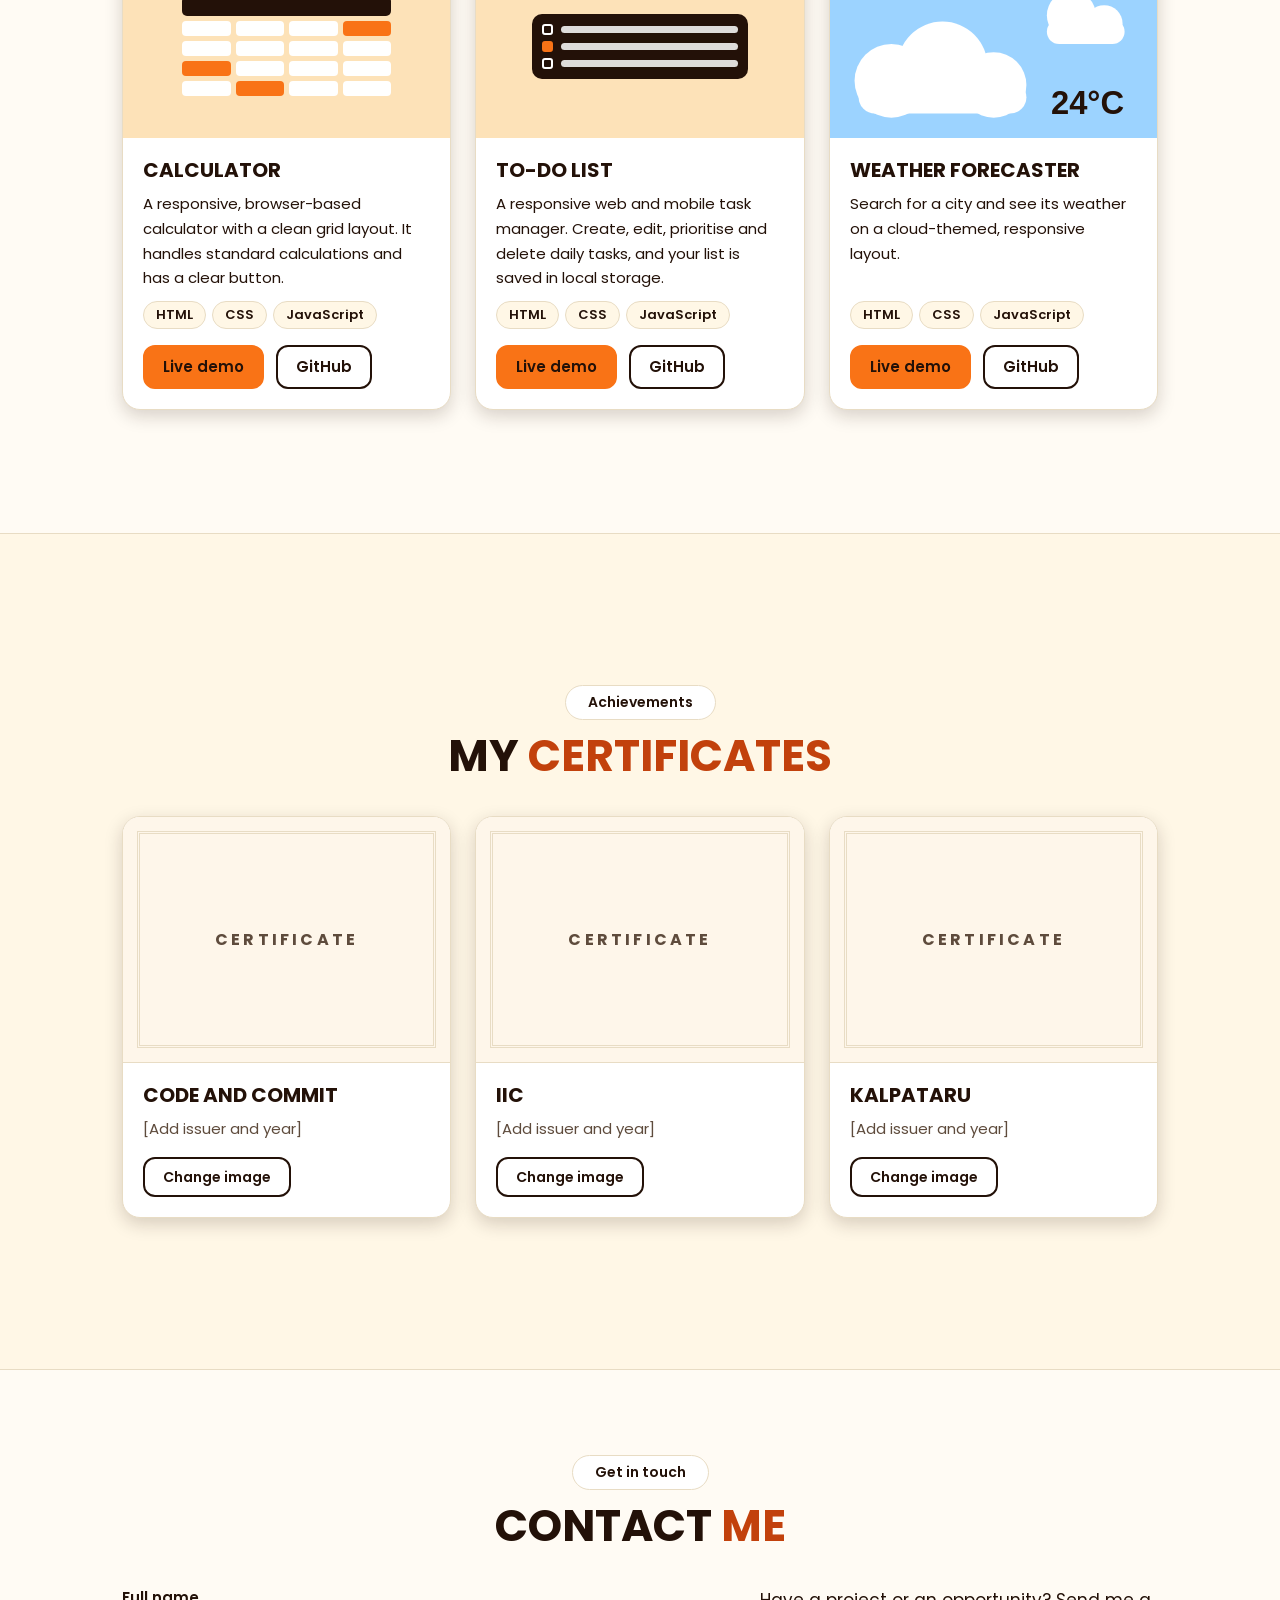
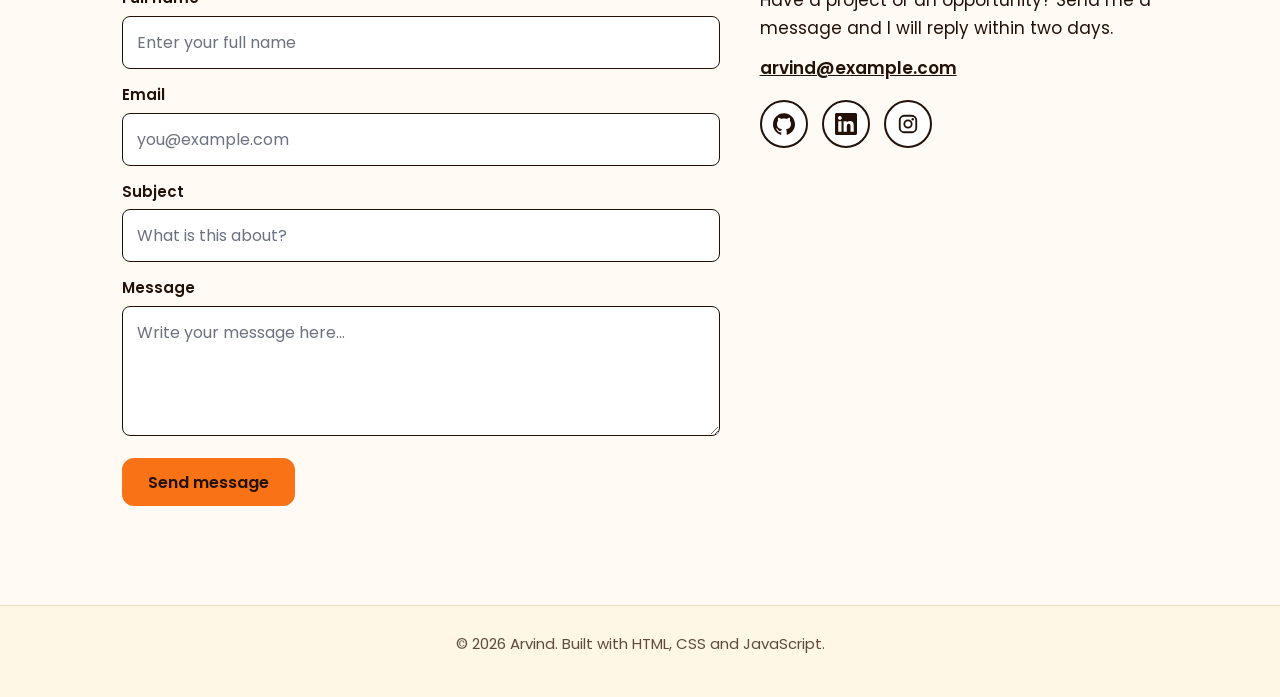
==== commit 8f32cae7: "Update index.html" ====
--- a/index.html
+++ b/index.html
@@ -95,9 +95,9 @@
 <section id="certificates"><div class="wrap">
  <span class="pill">Achievements</span><h2>My <span>Certificates</span></h2>
  <div class="grid3">
-  <article class="card cert"><div class="cimg"><img alt="Code and Commit certificate" hidden></div><div class="body"><h3>Code and Commit</h3><p>[Add issuer and year]</p><div class="row"><button class="btn chg" type="button">Change image</button></div><input type="file" accept="image/*" hidden></div></article>
-  <article class="card cert"><div class="cimg"><img alt="IIC certificate" hidden></div><div class="body"><h3>IIC</h3><p>[Add issuer and year]</p><div class="row"><button class="btn chg" type="button">Change image</button></div><input type="file" accept="image/*" hidden></div></article>
-  <article class="card cert"><div class="cimg"><img alt="Kalpataru certificate" hidden></div><div class="body"><h3>Kalpataru</h3><p>[Add issuer and year]</p><div class="row"><button class="btn chg" type="button">Change image</button></div><input type="file" accept="image/*" hidden></div></article>
+  <article class="card cert"><div class="cimg"><img src"images\certificateno.1.png" alt="Code and Commit certificate" hidden></div><div class="body"><h3>Code and Commit</h3><p>[Add issuer and year]</p><div class="row"><button class="btn chg" type="button">Change image</button></div><input type="file" accept="image/*" hidden></div></article>
+  <article class="card cert"><div class="cimg"><img src"images\certificateno.2.png" alt="IIC certificate" hidden></div><div class="body"><h3>IIC</h3><p>[Add issuer and year]</p><div class="row"><button class="btn chg" type="button">Change image</button></div><input type="file" accept="image/*" hidden></div></article>
+  <article class="card cert"><div class="cimg"><img src"images\certificateno.3.png" alt="Kalpataru certificate" hidden></div><div class="body"><h3>Kalpataru</h3><p>[Add issuer and year]</p><div class="row"><button class="btn chg" type="button">Change image</button></div><input type="file" accept="image/*" hidden></div></article>
  </div>
 </div></section>
 
